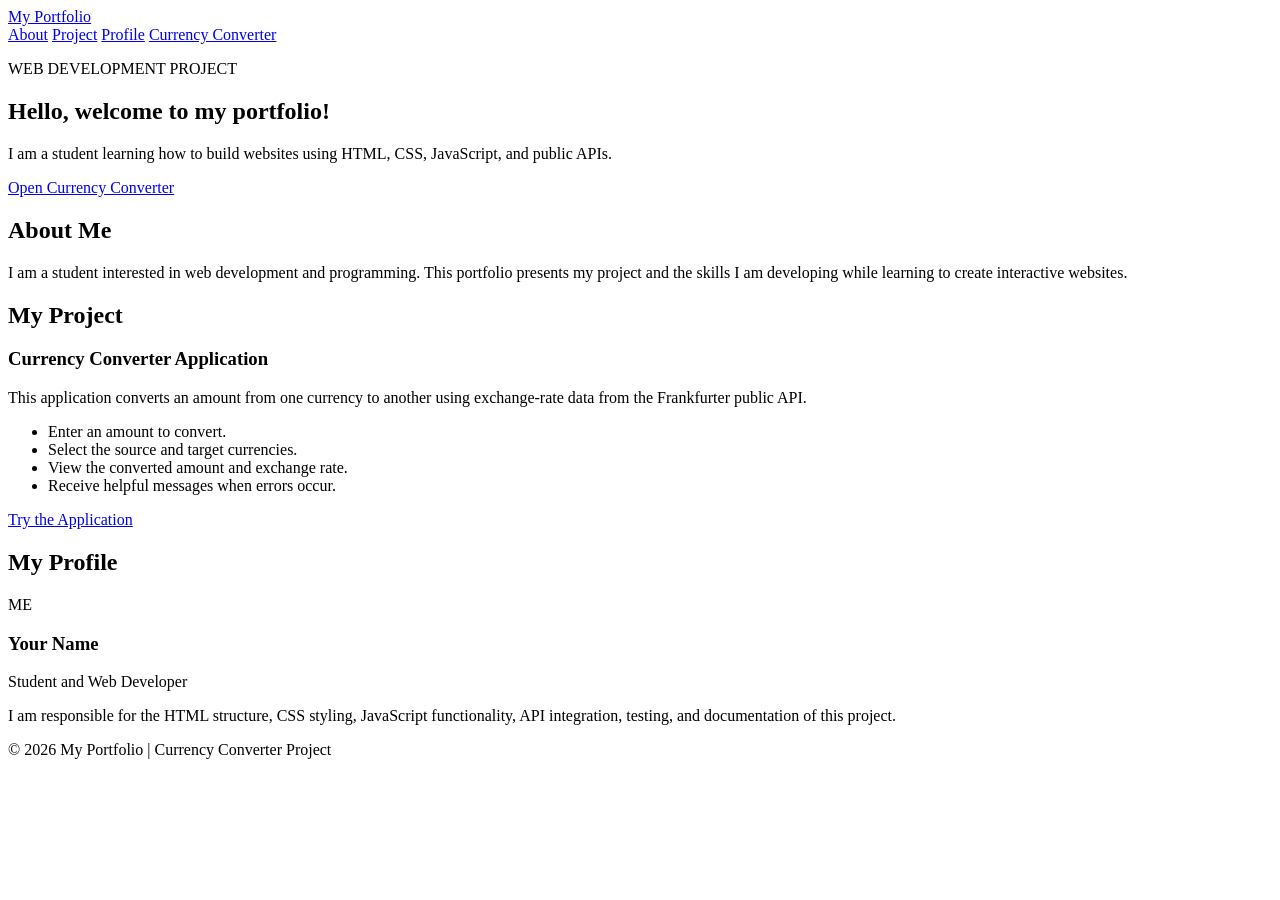
==== index.html @ 98cbc84e "Create index.html" ====
<!DOCTYPE html>
<html lang="en">
<head>
    <meta charset="UTF-8">
    <meta name="viewport" content="width=device-width, initial-scale=1.0">
    <meta name="description" content="Student portfolio and Currency Converter Application project.">
    <title>My Portfolio | Currency Converter</title>
    <link rel="stylesheet" href="styles.css">
</head>
<body>
    <header class="site-header">
        <div class="container nav-container">
            <a class="logo" href="index.html">My Portfolio</a>
            <nav aria-label="Main navigation">
                <a href="#about">About</a>
                <a href="#project">Project</a>
                <a href="#profile">Profile</a>
                <a href="app.html">Currency Converter</a>
            </nav>
        </div>
    </header>

    <main>
        <section class="hero">
            <div class="container">
                <p class="eyebrow">WEB DEVELOPMENT PROJECT</p>
                <h1>Hello, welcome to my portfolio!</h1>
                <p>
                    I am a student learning how to build websites using
                    HTML, CSS, JavaScript, and public APIs.
                </p>
                <a class="button" href="app.html">Open Currency Converter</a>
            </div>
        </section>

        <section class="section container" id="about">
            <h2>About Me</h2>
            <p>
                I am a student interested in web development and programming.
                This portfolio presents my project and the skills I am
                developing while learning to create interactive websites.
            </p>
        </section>

        <section class="section section-light" id="project">
            <div class="container">
                <h2>My Project</h2>
                <div class="project-card">
                    <h3>Currency Converter Application</h3>
                    <p>
                        This application converts an amount from one currency
                        to another using exchange-rate data from the
                        Frankfurter public API.
                    </p>
                    <ul>
                        <li>Enter an amount to convert.</li>
                        <li>Select the source and target currencies.</li>
                        <li>View the converted amount and exchange rate.</li>
                        <li>Receive helpful messages when errors occur.</li>
                    </ul>
                    <a class="button" href="app.html">Try the Application</a>
                </div>
            </div>
        </section>

        <section class="section container" id="profile">
            <h2>My Profile</h2>
            <div class="profile-card">
                <!-- Replace this placeholder with your own photo if desired. -->
                <div class="profile-avatar" aria-hidden="true">ME</div>
                <h3>Your Name</h3>
                <p class="profile-role">Student and Web Developer</p>
                <p>
                    I am responsible for the HTML structure, CSS styling,
                    JavaScript functionality, API integration, testing,
                    and documentation of this project.
                </p>
                <!-- Replace with your real contact information if required. -->
            </div>
        </section>
    </main>

    <footer class="site-footer">
        <div class="container">
            <p>&copy; 2026 My Portfolio | Currency Converter Project</p>
        </div>
    </footer>
</body>
</html>
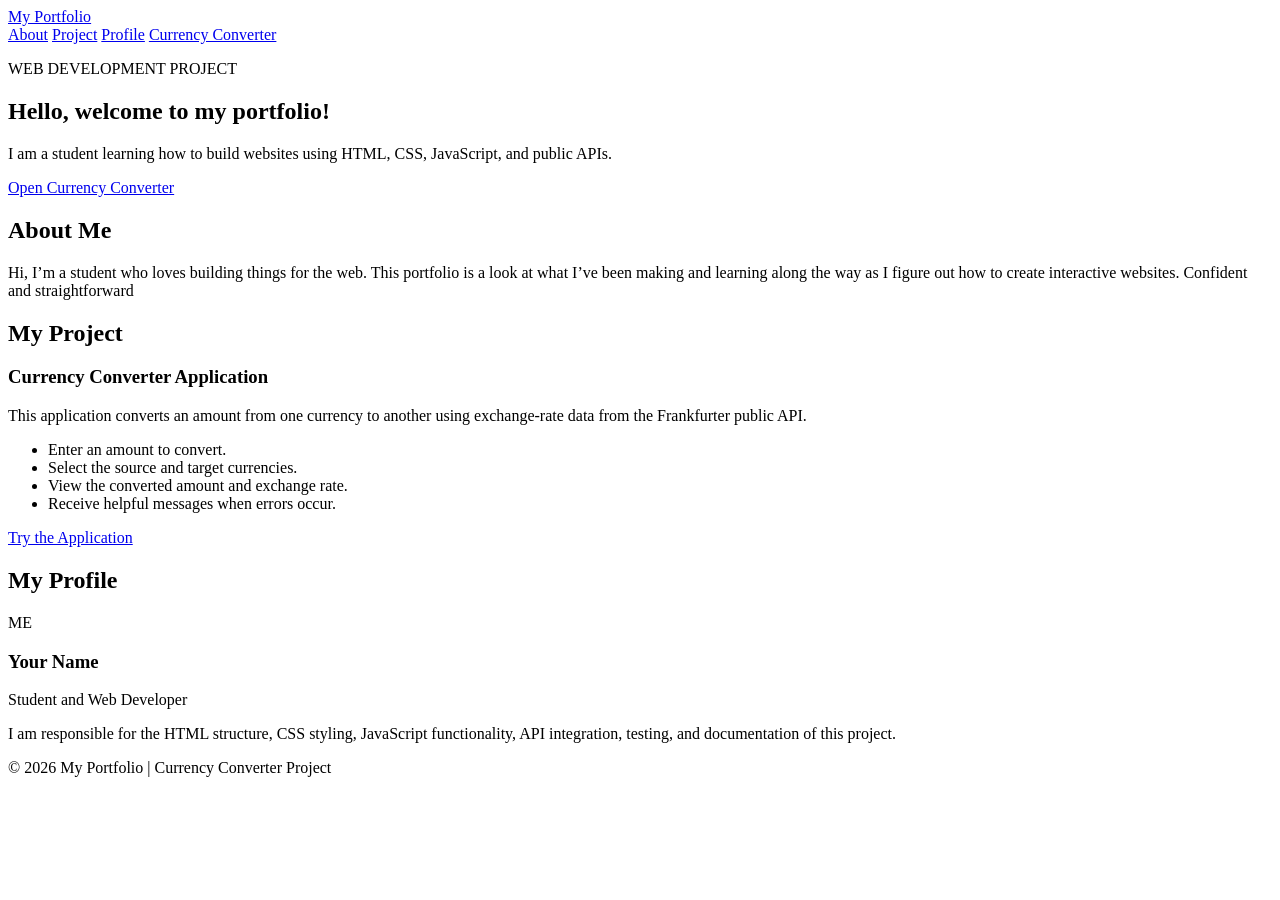
==== commit bad38824: "Update index.html" ====
--- a/index.html
+++ b/index.html
@@ -37,9 +37,11 @@
         <section class="section container" id="about">
             <h2>About Me</h2>
             <p>
-                I am a student interested in web development and programming.
-                This portfolio presents my project and the skills I am
-                developing while learning to create interactive websites.
+              Hi, I’m a student who loves building things for the web. This portfolio is a 
+                look at what I’ve been making and learning along the way as I figure out
+                how to create interactive websites.
+
+Confident and straightforward
             </p>
         </section>
 
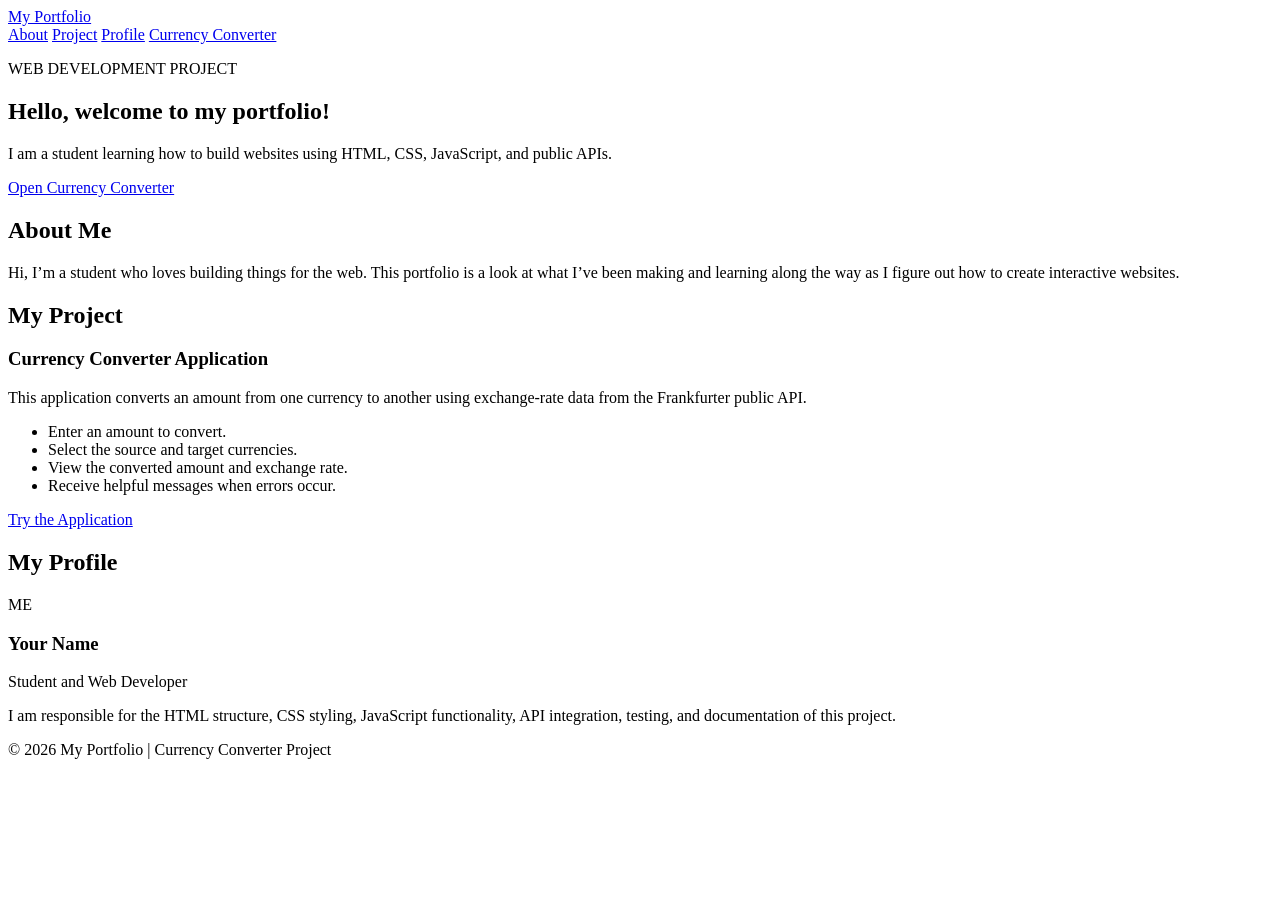
==== commit ebf6f6e0: "Update index.html" ====
--- a/index.html
+++ b/index.html
@@ -41,7 +41,6 @@
                 look at what I’ve been making and learning along the way as I figure out
                 how to create interactive websites.
 
-Confident and straightforward
             </p>
         </section>
 
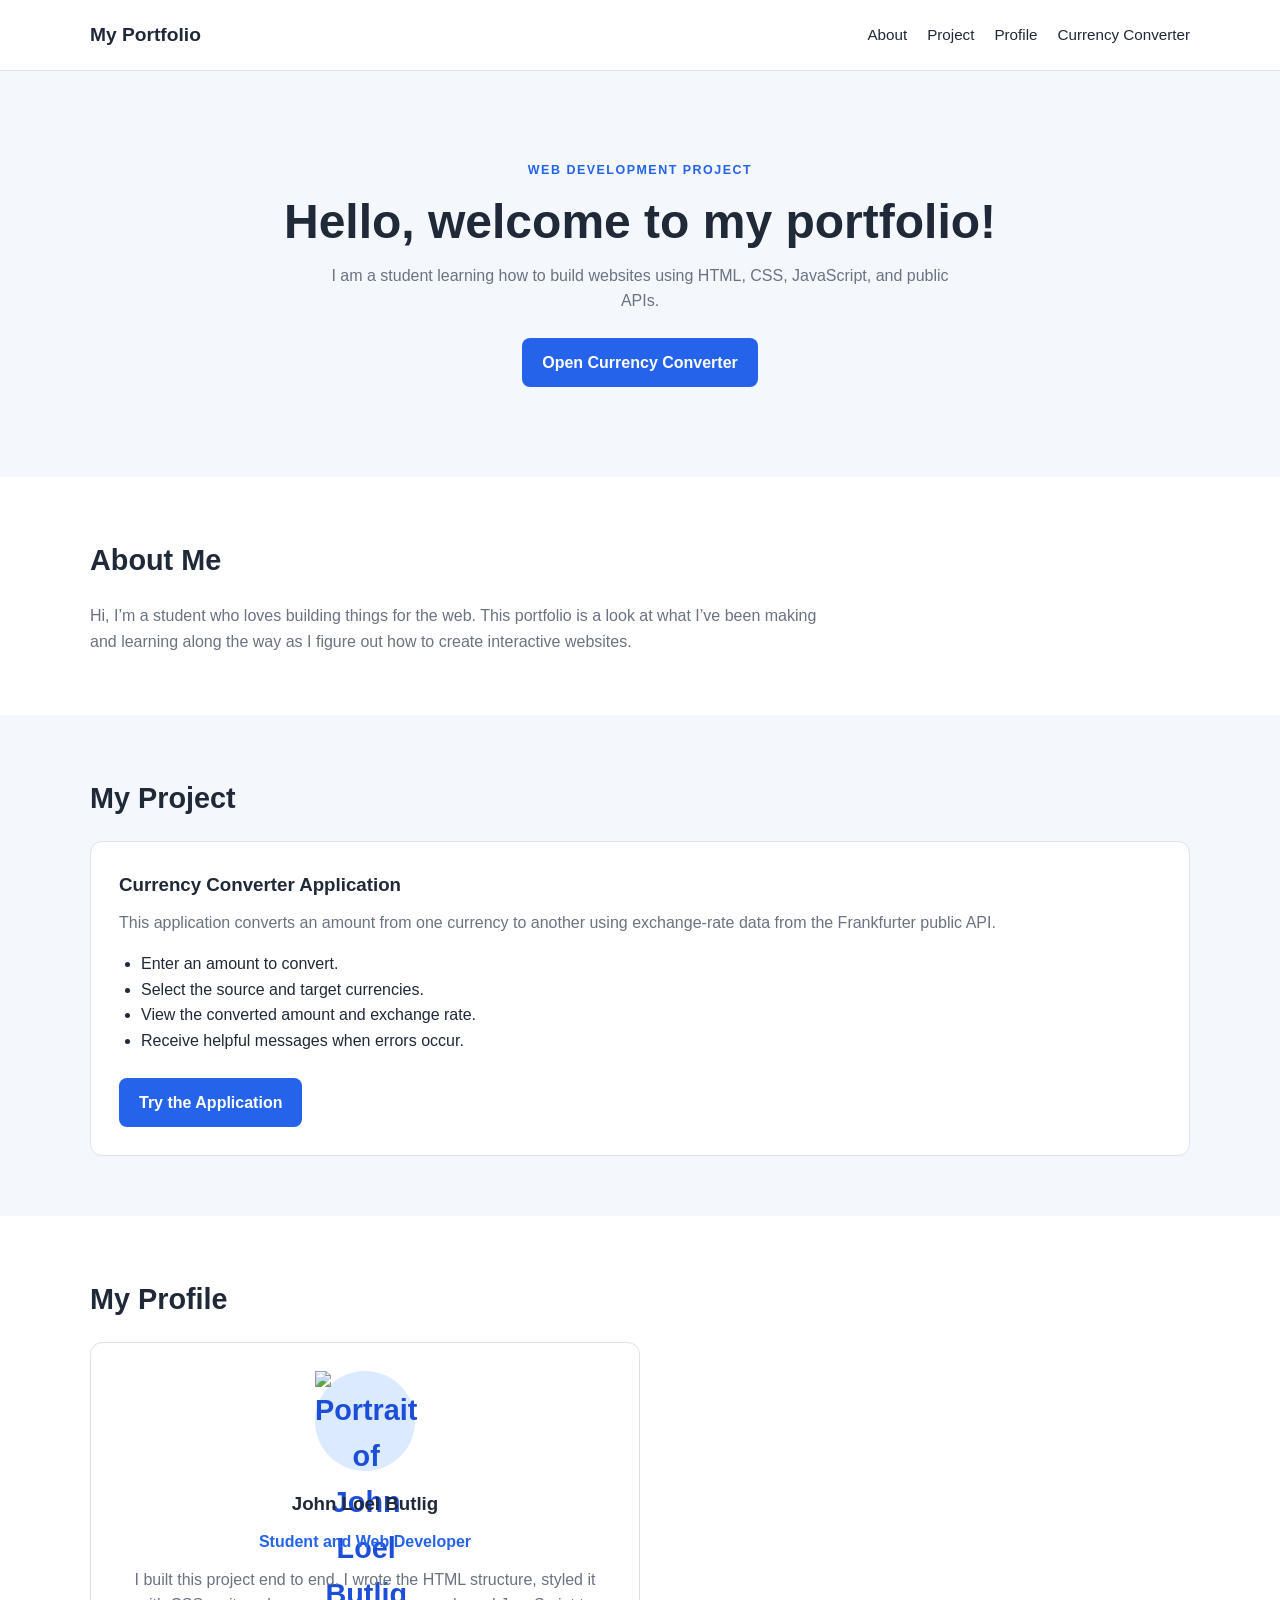
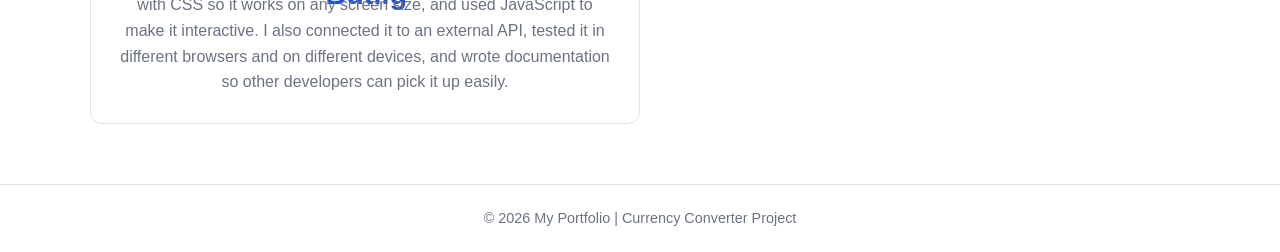
==== commit c752d6dd: "Update index.html" ====
--- a/index.html
+++ b/index.html
@@ -6,7 +6,7 @@
     <meta name="viewport" content="width=device-width, initial-scale=1.0">
     <meta name="description" content="Student portfolio and Currency Converter Application project.">
     <title>My Portfolio | Currency Converter</title>
-    <link rel="stylesheet" href="styles.css">
+    <link rel="stylesheet" href="style.css">
 </head>
 <body>
     <header class="site-header">
@@ -37,7 +37,7 @@
         <section class="section container" id="about">
             <h2>About Me</h2>
             <p>
-              Hi, I’m a student who loves building things for the web. This portfolio is a 
+               Hi, I’m a student who loves building things for the web. This portfolio is a 
                 look at what I’ve been making and learning along the way as I figure out
                 how to create interactive websites.
 
@@ -66,20 +66,22 @@
         </section>
 
         <section class="section container" id="profile">
-            <h2>My Profile</h2>
-            <div class="profile-card">
-                <!-- Replace this placeholder with your own photo if desired. -->
-                <div class="profile-avatar" aria-hidden="true">ME</div>
-                <h3>Your Name</h3>
-                <p class="profile-role">Student and Web Developer</p>
-                <p>
-                    I am responsible for the HTML structure, CSS styling,
-                    JavaScript functionality, API integration, testing,
-                    and documentation of this project.
-                </p>
-                <!-- Replace with your real contact information if required. -->
-            </div>
-        </section>
+    <h2>My Profile</h2>
+    <div class="profile-card">
+        <div class="profile-avatar">
+            <img src="images/Picture1.jpg" alt="Portrait of John Loel Butlig" />
+        </div>
+        <h3>John Loel Butlig</h3>
+        <p class="profile-role">Student and Web Developer</p>
+        <p>
+            I built this project end to end. I wrote the HTML structure, styled
+            it with CSS so it works on any screen size, and used JavaScript to make it
+            interactive. I also connected it to an external API, tested it in different
+            browsers and on different devices, and wrote documentation so other developers
+            can pick it up easily.
+        </p>
+    </div>
+</section>
     </main>
 
     <footer class="site-footer">
--- a/style.css
+++ b/style.css
@@ -0,0 +1,388 @@
+
+* {
+    box-sizing: border-box;
+    margin: 0;
+    padding: 0;
+}
+
+:root {
+    --primary: #2563eb;
+    --primary-dark: #1d4ed8;
+    --text: #1f2937;
+    --muted: #6b7280;
+    --background: #f4f7fb;
+    --white: #ffffff;
+    --border: #dbe2ea;
+    --success: #166534;
+    --error: #b91c1c;
+}
+
+body {
+    font-family: Arial, Helvetica, sans-serif;
+    color: var(--text);
+    background: var(--white);
+    line-height: 1.6;
+}
+
+a {
+    color: var(--primary);
+    text-decoration: none;
+}
+
+a:hover {
+    text-decoration: underline;
+}
+
+a:focus-visible,
+button:focus-visible,
+input:focus-visible,
+select:focus-visible {
+    outline: 3px solid #93c5fd;
+    outline-offset: 3px;
+}
+
+.container {
+    width: min(1100px, 92%);
+    margin: 0 auto;
+}
+
+.site-header {
+    background: var(--white);
+    border-bottom: 1px solid var(--border);
+}
+
+.nav-container {
+    min-height: 70px;
+    display: flex;
+    align-items: center;
+    justify-content: space-between;
+    gap: 20px;
+}
+
+.logo {
+    color: var(--text);
+    font-size: 1.2rem;
+    font-weight: 700;
+}
+
+.nav-container nav {
+    display: flex;
+    align-items: center;
+    gap: 20px;
+    flex-wrap: wrap;
+}
+
+.nav-container nav a {
+    color: var(--text);
+    font-size: 0.95rem;
+}
+
+.hero {
+    padding: 90px 0;
+    background: var(--background);
+    text-align: center;
+}
+
+.hero h1 {
+    margin: 12px 0;
+    font-size: clamp(2rem, 5vw, 3rem);
+    line-height: 1.2;
+}
+
+.hero p:not(.eyebrow) {
+    max-width: 650px;
+    margin: 0 auto 24px;
+    color: var(--muted);
+}
+
+.eyebrow {
+    color: var(--primary);
+    font-size: 0.78rem;
+    font-weight: 700;
+    letter-spacing: 1.5px;
+}
+
+.button {
+    display: inline-block;
+    padding: 12px 20px;
+    border: none;
+    border-radius: 8px;
+    background: var(--primary);
+    color: var(--white);
+    font: inherit;
+    font-weight: 700;
+    text-align: center;
+    cursor: pointer;
+    transition: background 0.2s ease;
+}
+
+.button:hover {
+    background: var(--primary-dark);
+    color: var(--white);
+    text-decoration: none;
+}
+
+.button:disabled {
+    opacity: 0.65;
+    cursor: not-allowed;
+}
+
+.section {
+    padding-top: 60px;
+    padding-bottom: 60px;
+}
+
+.section h2 {
+    margin-bottom: 20px;
+    font-size: 1.8rem;
+}
+
+.section > p {
+    max-width: 750px;
+    color: var(--muted);
+}
+
+.section-light {
+    background: var(--background);
+}
+
+.project-card,
+.profile-card {
+    padding: 28px;
+    border: 1px solid var(--border);
+    border-radius: 12px;
+    background: var(--white);
+}
+
+.project-card h3,
+.profile-card h3 {
+    margin-bottom: 10px;
+}
+
+.project-card p,
+.profile-card p {
+    color: var(--muted);
+}
+
+.project-card ul {
+    margin: 16px 0 24px 22px;
+}
+
+.profile-card {
+    max-width: 550px;
+    text-align: center;
+}
+
+.profile-avatar {
+    width: 100px;
+    height: 100px;
+    margin: 0 auto 18px;
+    display: grid;
+    place-items: center;
+    border-radius: 50%;
+    background: #dbeafe;
+    color: var(--primary-dark);
+    font-size: 1.8rem;
+    font-weight: 700;
+}
+
+.profile-role {
+    margin-bottom: 12px;
+    color: var(--primary) !important;
+    font-weight: 700;
+}
+
+.converter-section {
+    min-height: calc(100vh - 130px);
+    padding: 55px 16px;
+    display: flex;
+    align-items: flex-start;
+    justify-content: center;
+    background: var(--background);
+}
+
+.converter-card {
+    width: 100%;
+    max-width: 560px;
+    padding: 32px;
+    border: 1px solid var(--border);
+    border-radius: 16px;
+    background: var(--white);
+    box-shadow: 0 8px 30px rgba(31, 41, 55, 0.06);
+}
+
+.back-link {
+    display: inline-block;
+    margin-bottom: 24px;
+}
+
+.converter-card h1 {
+    margin: 8px 0;
+    font-size: 2rem;
+}
+
+.subtitle {
+    margin-bottom: 26px;
+    color: var(--muted);
+}
+
+.form-group {
+    min-width: 0;
+    display: flex;
+    flex: 1;
+    flex-direction: column;
+    gap: 8px;
+}
+
+.form-group label {
+    font-weight: 700;
+    font-size: 0.95rem;
+}
+
+.form-group input,
+.form-group select {
+    width: 100%;
+    min-height: 48px;
+    padding: 10px 12px;
+    border: 1px solid var(--border);
+    border-radius: 8px;
+    background: var(--white);
+    color: var(--text);
+    font: inherit;
+}
+
+.form-group input:focus,
+.form-group select:focus {
+    border-color: var(--primary);
+}
+
+.currency-row {
+    display: flex;
+    align-items: flex-end;
+    gap: 12px;
+    margin: 22px 0;
+}
+
+.swap-button {
+    width: 44px;
+    height: 44px;
+    flex-shrink: 0;
+    border: 1px solid var(--border);
+    border-radius: 8px;
+    background: var(--white);
+    color: var(--primary);
+    font-size: 1.5rem;
+    cursor: pointer;
+}
+
+.swap-button:hover {
+    background: #eff6ff;
+}
+
+.convert-button {
+    width: 100%;
+}
+
+.status-message {
+    margin-top: 16px;
+    color: var(--muted);
+    font-size: 0.92rem;
+}
+
+.status-message:empty {
+    display: none;
+}
+
+.status-message.error {
+    color: var(--error);
+}
+
+.status-message.success {
+    color: var(--success);
+}
+
+.result-box {
+    margin-top: 20px;
+    padding: 22px;
+    border-radius: 10px;
+    background: #eff6ff;
+    overflow-wrap: anywhere;
+}
+
+.result-label {
+    color: var(--muted);
+    font-size: 0.9rem;
+}
+
+.result-box h2 {
+    margin: 8px 0;
+    color: var(--primary-dark);
+    font-size: clamp(1.6rem, 5vw, 2.3rem);
+}
+
+#exchange-rate {
+    font-size: 0.95rem;
+}
+
+.rate-date {
+    margin-top: 8px;
+    color: var(--muted);
+    font-size: 0.85rem;
+}
+
+.disclaimer {
+    margin-top: 22px;
+    color: var(--muted);
+    font-size: 0.8rem;
+}
+
+.site-footer {
+    padding: 22px 0;
+    border-top: 1px solid var(--border);
+    color: var(--muted);
+    text-align: center;
+    font-size: 0.9rem;
+}
+
+@media (max-width: 600px) {
+    .nav-container {
+        padding: 16px 0;
+        align-items: flex-start;
+        flex-direction: column;
+    }
+
+    .nav-container nav {
+        gap: 12px;
+    }
+
+    .hero {
+        padding: 60px 0;
+    }
+
+    .section {
+        padding-top: 40px;
+        padding-bottom: 40px;
+    }
+
+    .converter-section {
+        padding: 24px 12px;
+    }
+
+    .converter-card {
+        padding: 22px 16px;
+    }
+
+    .currency-row {
+        gap: 8px;
+    }
+
+    .swap-button {
+        width: 36px;
+        height: 44px;
+    }
+
+    .form-group select {
+        padding: 8px 5px;
+        font-size: 0.85rem;
+    }
+}
